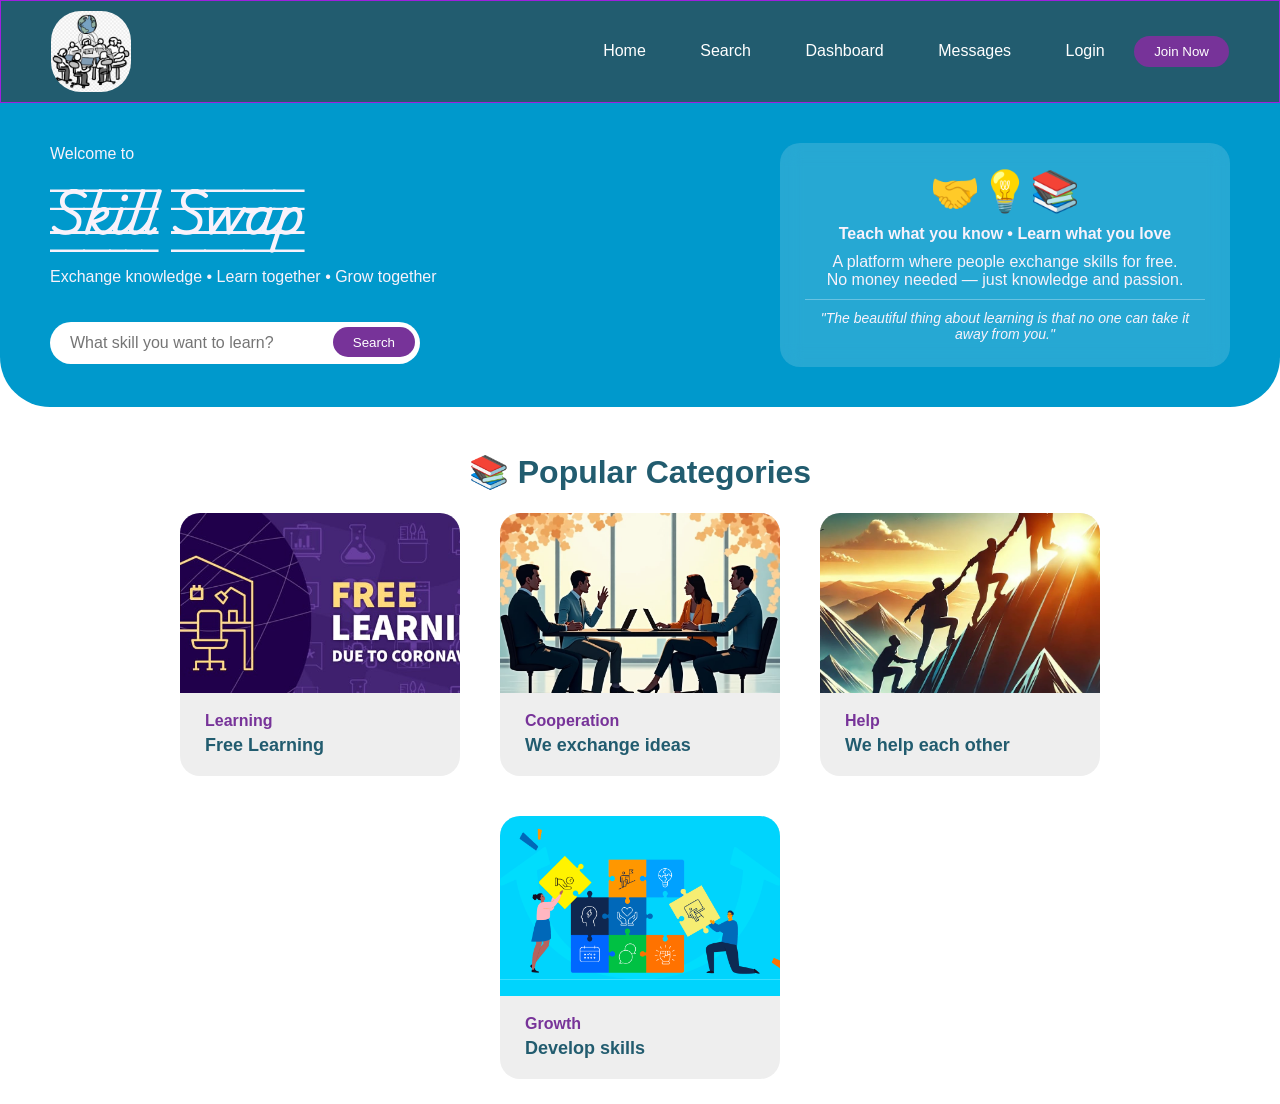
==== index.html @ e477de99 "active" ====
<!DOCTYPE html>
<html lang="en">
<head>
    <meta charset="UTF-8">
    <meta name="viewport" content="width=device-width, initial-scale=1.0">
    <title>Skill Swap - Home</title>
    <link rel="preconnect" href="https://fonts.googleapis.com">
    <link rel="preconnect" href="https://fonts.gstatic.com" crossorigin>
    <link href="https://fonts.googleapis.com/css2?family=Playwrite+DK+Uloopet+Guides&display=swap" rel="stylesheet">
    <link rel="stylesheet" href="styles.css">
</head>
<body>

<!-- HEADER -->
<div class="header">
    <img class="logo" src="image/155-1553063_digital-skill-swapping-cartoon.png" alt="logo">
    <div class="header-links">
        <a href="index.html">Home</a>
        <a href="search.html">Search</a>
        <a href="dashboard.html">Dashboard</a>
        <a href="chat.html">Messages</a>
        <a href="login.html">Login</a>
        <button onclick="window.location.href='register.html'">Join Now</button>
    </div>
</div>

<!-- LANDING PAGE -->
<div class="landing-page">
    <div>
        <span>Welcome to</span>
        <h2 style="font-family: 'Playwrite DK Uloopet Guides', cursive;">Skill Swap</h2>
        <p>Exchange knowledge • Learn together • Grow together</p>
        <div class="landing-page-search">
            <input id="searchInput" placeholder="What skill you want to learn?"/>
            <button id="searchBtn">Search</button>
        </div>
    </div>
    <!-- Hero Message بدلاً من الصورة -->
    <div class="hero-message">
        <div class="icons">🤝💡📚</div>
        <p><strong>Teach what you know • Learn what you love</strong></p>
        <p>A platform where people exchange skills for free.<br>No money needed — just knowledge and passion.</p>
        <div class="tagline">"The beautiful thing about learning is that no one can take it away from you."</div>
    </div>
</div>

<!-- CATEGORY SECTION -->
<div class="category">
    <h1>📚 Popular Categories</h1>
    <div class="category-ph">
        <div class="cards" onclick="showSkillModal('Free Learning', 'Learn any skill for free')">
            <img src="image/html2.png.jpeg" alt="learning">
            <div class="card-info">
                <div class="card-name">
                    <p>Learning</p>
                    <h2>Free Learning</h2>
                </div>
            </div>
        </div>
        <div class="cards" onclick="showSkillModal('Cooperation', 'We exchange ideas and skills')">
            <img src="image/html3.png.jpeg" alt="cooperation">
            <div class="card-info">
                <div class="card-name">
                    <p>Cooperation</p>
                    <h2>We exchange ideas</h2>
                </div>
            </div>
        </div>
        <div class="cards" onclick="showSkillModal('Help', 'We help each other grow')">
            <img src="image/html4.png.jpeg" alt="help">
            <div class="card-info">
                <div class="card-name">
                    <p>Help</p>
                    <h2>We help each other</h2>
                </div>
            </div>
        </div>
        <div class="cards" onclick="showSkillModal('Growth', 'Develop your skills')">
            <img src="image/TLMS_20231117_1200x628-1.png" alt="growth">
            <div class="card-info">
                <div class="card-name">
                    <p>Growth</p>
                    <h2>Develop skills</h2>
                </div>
            </div>
        </div>
    </div>
</div>

<!-- SIGN IN MODAL -->
<div id="signinModal" class="modal">
    <div class="modal-content">
        <h3>🔐 Sign In</h3>
        <input type="text" id="loginEmail" placeholder="Email">
        <input type="password" id="loginPassword" placeholder="Password">
        <br>
        <button onclick="loginUser()">Login</button>
        <button onclick="closeModal()">Cancel</button>
        <p style="margin-top: 10px; font-size: 12px;">Don't have an account? <a href="register.html">Join Now</a></p>
    </div>
</div>

<!-- TOAST MESSAGE -->
<div id="toast" class="toast"></div>

<script>
    function showMessage(msg) {
        let toast = document.getElementById('toast');
        toast.textContent = msg;
        toast.style.display = 'block';
        setTimeout(() => {
            toast.style.display = 'none';
        }, 2000);
    }

    function showSkillModal(title, desc) {
        showMessage(`📚 ${title}: ${desc}`);
    }

    function openModal() {
        document.getElementById('signinModal').style.display = 'flex';
    }

    function closeModal() {
        document.getElementById('signinModal').style.display = 'none';
    }

    async function loginUser() {
        const email = document.getElementById('loginEmail').value;
        const password = document.getElementById('loginPassword').value;
        
        if(!email || !password) {
            showMessage('Please enter email and password');
            return;
        }
        
        try {
            const response = await fetch('http://localhost:8004/api/login', {
                method: 'POST',
                headers: { 'Content-Type': 'application/json' },
                body: JSON.stringify({ email, password })
            });
            
            const result = await response.json();
            
            if(response.ok) {
                localStorage.setItem('user', JSON.stringify(result.user));
                showMessage('✅ Login successful! Redirecting...');
                setTimeout(() => {
                    window.location.href = 'dashboard.html';
                }, 1000);
            } else {
                showMessage('❌ ' + result.detail);
            }
        } catch(error) {
            showMessage('❌ Cannot connect to server');
        }
    }

    // Search functionality
    document.getElementById('searchBtn').addEventListener('click', function() {
        let input = document.getElementById('searchInput');
        let searchText = input.value.trim();
        if(searchText === '') {
            showMessage('✏️ Please enter a skill to search');
        } else {
            showMessage('🔍 Searching for: "' + searchText + '"');
            setTimeout(() => {
                window.location.href = `search.html?q=${encodeURIComponent(searchText)}`;
            }, 1000);
        }
    });

    document.getElementById('searchInput').addEventListener('keypress', function(e) {
        if(e.key === 'Enter') {
            document.getElementById('searchBtn').click();
        }
    });

    // Close modal when clicking outside
    window.onclick = function(event) {
        let modal = document.getElementById('signinModal');
        if(event.target === modal) {
            modal.style.display = 'none';
        }
    }
</script>
</body>
</html>
---- styles.css ----
.playwrite-dk-uloopet-guides-regular {
    font-family: "Playwrite DK Uloopet Guides", cursive;
    font-weight: 400;
    font-style: normal;
}

body {
    margin: 0;
    font-family: 'Segoe UI', Tahoma, Geneva, Verdana, sans-serif;
}

.header {
    background-color: #225c6f;
    border: 1px #9f1fde solid;
    display: flex;
    justify-content: space-between;
    align-items: center;
    padding: 10px 50px;
    flex-wrap: wrap;
}

.logo {
    width: 80px;
    border-radius: 30px;
}

.header-links a {
    color: white;
    padding: 5px 25px;
    text-decoration: none;
    border-radius: 20px;
    transition: background-color 0.3s;
}

.header-links a:hover {
    background-color: #652a8d;
}

.header-links button {
    background-color: #773399;
    border-radius: 40px;
    padding: 8px 20px;
    color: white;
    border: none;
    cursor: pointer;
    transition: background-color 0.3s;
}

.header-links button:hover {
    background-color: #5a2a7a;
}

.landing-page {
    background-color: #0099cc;
    color: #f8f2fb;
    display: flex;
    justify-content: space-between;
    padding: 40px 50px;
    align-items: center;
    border-radius: 0 0 50px 50px;
    flex-wrap: wrap;
    gap: 30px;
}

.landing-page h2 {
    font-size: 48px;
    margin: 10px 0;
}

.landing-page-search {
    position: relative;
    display: inline-block;
    margin-top: 20px;
}

.landing-page-search input {
    border-radius: 50px;
    border: none;
    outline: none;
    height: 40px;
    width: 250px;
    padding-left: 20px;
    padding-right: 100px;
    font-size: 16px;
}

.landing-page-search button {
    position: absolute;
    right: 5px;
    top: 5px;
    height: 30px;
    background-color: #773399;
    border-radius: 40px;
    padding: 0 20px;
    color: white;
    border: none;
    cursor: pointer;
}

.landing-page-search button:hover {
    background-color: #ff1a1a;
}

/* Hero Message - بديل الصورة */
.hero-message {
    background: rgba(255,255,255,0.15);
    backdrop-filter: blur(10px);
    border-radius: 20px;
    padding: 25px;
    max-width: 400px;
    text-align: center;
}

.hero-message .icons {
    font-size: 40px;
    margin-bottom: 10px;
}

.hero-message p {
    font-size: 16px;
    margin: 10px 0;
}

.hero-message .tagline {
    font-size: 14px;
    font-style: italic;
    border-top: 1px solid rgba(255,255,255,0.3);
    padding-top: 10px;
    margin-top: 10px;
}

.landing-page-image-cont img {
    border-radius: 30px;
    max-width: 100%;
}

.category {
    padding: 25px 50px;
}

.category h1 {
    text-align: center;
    color: #225c6f;
}

.category-ph {
    display: flex;
    gap: 40px;
    flex-wrap: wrap;
    justify-content: center;
}

.cards {
    width: 280px;
    background-color: #EEEEEE;
    border-radius: 20px;
    overflow: hidden;
    transition: transform 0.3s ease;
    cursor: pointer;
}

.cards:hover {
    transform: scale(1.05);
}

.card-info {
    padding: 5px 25px 20px 25px;
}

.card-name p {
    margin: 10px 0 5px 0;
    color: #773399;
    font-weight: bold;
}

.card-name h2 {
    margin: 0;
    font-size: 18px;
    color: #225c6f;
}

.cards img {
    width: 100%;
    height: 180px;
    object-fit: cover;
    transition: transform 0.3s ease;
}

.cards:hover img {
    transform: scale(1.05);
}

/* Modal */
.modal {
    display: none;
    position: fixed;
    top: 0;
    left: 0;
    width: 100%;
    height: 100%;
    background-color: rgba(0,0,0,0.5);
    justify-content: center;
    align-items: center;
    z-index: 1000;
}

.modal-content {
    background-color: white;
    padding: 30px;
    border-radius: 20px;
    text-align: center;
    min-width: 320px;
    box-shadow: 0 5px 20px rgba(0,0,0,0.3);
}

.modal-content input {
    width: 90%;
    padding: 10px;
    margin: 10px 0;
    border-radius: 20px;
    border: 1px solid #ccc;
}

.modal-content button {
    margin-top: 15px;
    padding: 8px 20px;
    background-color: #773399;
    color: white;
    border: none;
    border-radius: 20px;
    cursor: pointer;
    margin: 5px;
}

.toast {
    position: fixed;
    bottom: 30px;
    right: 30px;
    background-color: #333;
    color: white;
    padding: 12px 24px;
    border-radius: 8px;
    display: none;
    z-index: 1000;
    animation: slideIn 0.3s ease;
}

@keyframes slideIn {
    from {
        transform: translateX(100%);
        opacity: 0;
    }
    to {
        transform: translateX(0);
        opacity: 1;
    }
}

@media (max-width: 768px) {
    .header {
        justify-content: center;
        text-align: center;
        gap: 15px;
    }
    .landing-page {
        justify-content: center;
        text-align: center;
    }
    .landing-page h2 {
        font-size: 32px;
    }
    .category {
        padding: 25px 20px;
    }
}
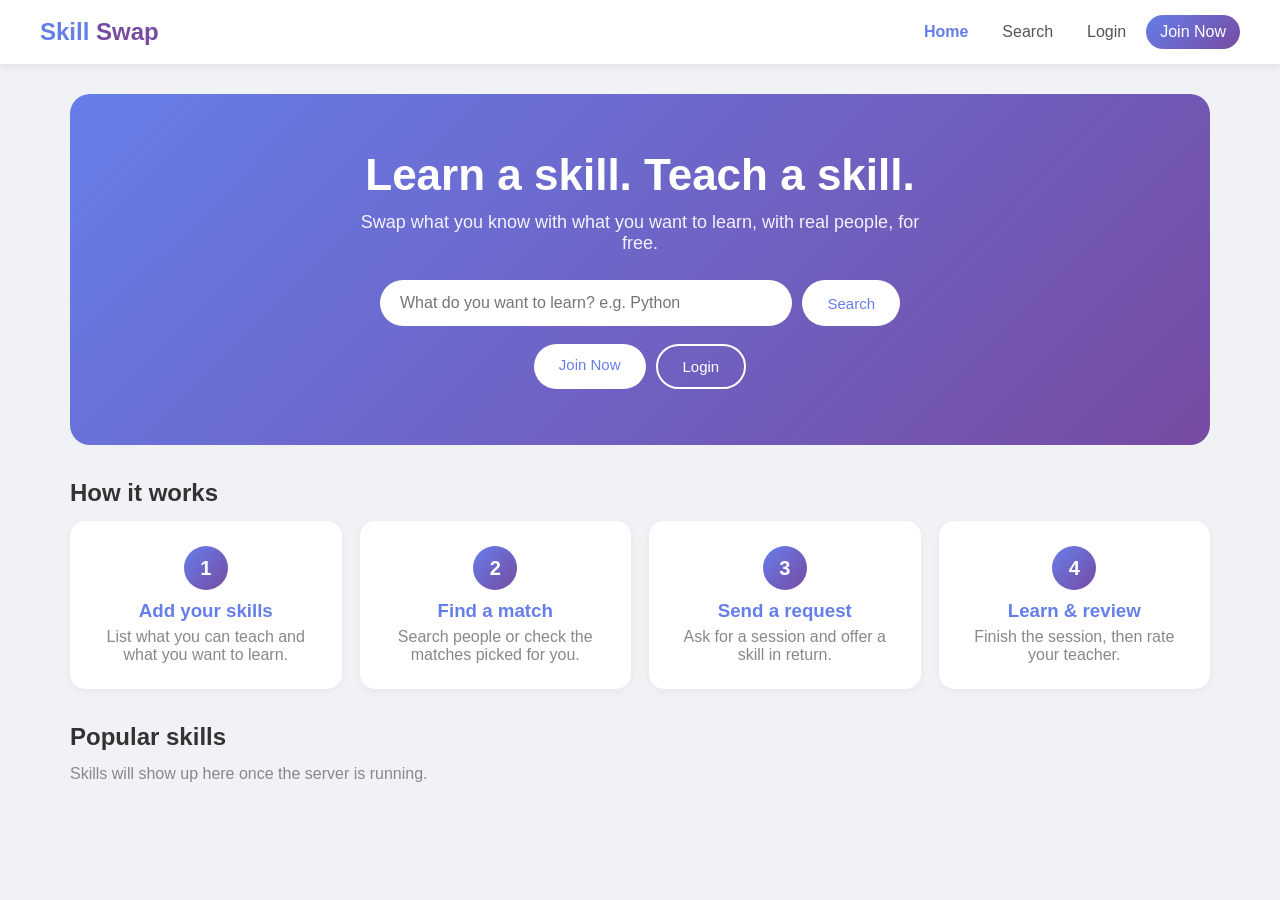
==== commit 6a13d26e: "active" ====
--- a/index.html
+++ b/index.html
@@ -3,187 +3,77 @@
 <head>
     <meta charset="UTF-8">
     <meta name="viewport" content="width=device-width, initial-scale=1.0">
-    <title>Skill Swap - Home</title>
-    <link rel="preconnect" href="https://fonts.googleapis.com">
-    <link rel="preconnect" href="https://fonts.gstatic.com" crossorigin>
-    <link href="https://fonts.googleapis.com/css2?family=Playwrite+DK+Uloopet+Guides&display=swap" rel="stylesheet">
-    <link rel="stylesheet" href="styles.css">
+    <title>Skill Swap</title>
+    <link rel="stylesheet" href="common.css">
+    <style>
+        .hero { text-align: center; padding: 56px 24px; }
+        .hero h1 { font-size: clamp(28px, 5vw, 44px); margin-bottom: 12px; }
+        .hero p { font-size: 18px; opacity: .92; max-width: 560px; margin: 0 auto 26px; }
+        .hero-search { display: flex; gap: 10px; max-width: 520px; margin: 0 auto; }
+        .hero-search input { flex: 1; min-width: 0; padding: 14px 20px; border: none; border-radius: 30px; font-size: 16px; outline: none; }
+        .hero-search button { background: white; color: var(--primary); }
+        .hero-cta { margin-top: 18px; display: flex; gap: 10px; justify-content: center; flex-wrap: wrap; }
+        .steps { display: grid; grid-template-columns: repeat(auto-fit, minmax(210px, 1fr)); gap: 18px; }
+        .step { text-align: center; }
+        .step .num { width: 44px; height: 44px; margin: 0 auto 10px; border-radius: 50%; background: var(--gradient); color: white; font-weight: bold; font-size: 20px; display: flex; align-items: center; justify-content: center; }
+        .step h3 { margin-bottom: 6px; }
+        a.chip { text-decoration: none; }
+        h2.section { margin: 34px 0 14px; }
+        @media (max-width: 520px) { .hero-search { flex-direction: column; } .container { padding: 18px; } }
+    </style>
 </head>
 <body>
+    <div id="app-header"></div>
 
-<!-- HEADER -->
-<div class="header">
-    <img class="logo" src="image/155-1553063_digital-skill-swapping-cartoon.png" alt="logo">
-    <div class="header-links">
-        <a href="index.html">Home</a>
-        <a href="search.html">Search</a>
-        <a href="dashboard.html">Dashboard</a>
-        <a href="chat.html">Messages</a>
-        <a href="login.html">Login</a>
-        <button onclick="window.location.href='register.html'">Join Now</button>
+    <div class="container">
+        <section class="hero-card hero">
+            <h1>Learn a skill. Teach a skill.</h1>
+            <p>Swap what you know with what you want to learn, with real people, for free.</p>
+            <form class="hero-search" id="heroSearch">
+                <input type="text" id="heroQuery" placeholder="What do you want to learn? e.g. Python" aria-label="Search skills or people">
+                <button class="btn" type="submit">Search</button>
+            </form>
+            <div class="hero-cta" id="heroCta"></div>
+        </section>
+
+        <h2 class="section">How it works</h2>
+        <div class="steps">
+            <div class="card step"><div class="num">1</div><h3>Add your skills</h3><p class="muted">List what you can teach and what you want to learn.</p></div>
+            <div class="card step"><div class="num">2</div><h3>Find a match</h3><p class="muted">Search people or check the matches picked for you.</p></div>
+            <div class="card step"><div class="num">3</div><h3>Send a request</h3><p class="muted">Ask for a session and offer a skill in return.</p></div>
+            <div class="card step"><div class="num">4</div><h3>Learn &amp; review</h3><p class="muted">Finish the session, then rate your teacher.</p></div>
+        </div>
+
+        <h2 class="section">Popular skills</h2>
+        <div class="row" id="skillChips"><span class="muted">Loading...</span></div>
     </div>
-</div>
 
-<!-- LANDING PAGE -->
-<div class="landing-page">
-    <div>
-        <span>Welcome to</span>
-        <h2 style="font-family: 'Playwrite DK Uloopet Guides', cursive;">Skill Swap</h2>
-        <p>Exchange knowledge • Learn together • Grow together</p>
-        <div class="landing-page-search">
-            <input id="searchInput" placeholder="What skill you want to learn?"/>
-            <button id="searchBtn">Search</button>
-        </div>
-    </div>
-    <!-- Hero Message بدلاً من الصورة -->
-    <div class="hero-message">
-        <div class="icons">🤝💡📚</div>
-        <p><strong>Teach what you know • Learn what you love</strong></p>
-        <p>A platform where people exchange skills for free.<br>No money needed — just knowledge and passion.</p>
-        <div class="tagline">"The beautiful thing about learning is that no one can take it away from you."</div>
-    </div>
-</div>
+    <script src="common.js"></script>
+    <script>
+        renderHeader('index');
+        const user = getUser();
 
-<!-- CATEGORY SECTION -->
-<div class="category">
-    <h1>📚 Popular Categories</h1>
-    <div class="category-ph">
-        <div class="cards" onclick="showSkillModal('Free Learning', 'Learn any skill for free')">
-            <img src="image/html2.png.jpeg" alt="learning">
-            <div class="card-info">
-                <div class="card-name">
-                    <p>Learning</p>
-                    <h2>Free Learning</h2>
-                </div>
-            </div>
-        </div>
-        <div class="cards" onclick="showSkillModal('Cooperation', 'We exchange ideas and skills')">
-            <img src="image/html3.png.jpeg" alt="cooperation">
-            <div class="card-info">
-                <div class="card-name">
-                    <p>Cooperation</p>
-                    <h2>We exchange ideas</h2>
-                </div>
-            </div>
-        </div>
-        <div class="cards" onclick="showSkillModal('Help', 'We help each other grow')">
-            <img src="image/html4.png.jpeg" alt="help">
-            <div class="card-info">
-                <div class="card-name">
-                    <p>Help</p>
-                    <h2>We help each other</h2>
-                </div>
-            </div>
-        </div>
-        <div class="cards" onclick="showSkillModal('Growth', 'Develop your skills')">
-            <img src="image/TLMS_20231117_1200x628-1.png" alt="growth">
-            <div class="card-info">
-                <div class="card-name">
-                    <p>Growth</p>
-                    <h2>Develop skills</h2>
-                </div>
-            </div>
-        </div>
-    </div>
-</div>
+        document.getElementById('heroCta').innerHTML = user
+            ? '<a class="btn" style="background:white;color:var(--primary)" href="dashboard.html">Go to Dashboard</a>'
+            : '<a class="btn" style="background:white;color:var(--primary)" href="register.html">Join Now</a>' +
+              '<a class="btn btn-outline" style="background:transparent;color:white;border-color:white" href="login.html">Login</a>';
 
-<!-- SIGN IN MODAL -->
-<div id="signinModal" class="modal">
-    <div class="modal-content">
-        <h3>🔐 Sign In</h3>
-        <input type="text" id="loginEmail" placeholder="Email">
-        <input type="password" id="loginPassword" placeholder="Password">
-        <br>
-        <button onclick="loginUser()">Login</button>
-        <button onclick="closeModal()">Cancel</button>
-        <p style="margin-top: 10px; font-size: 12px;">Don't have an account? <a href="register.html">Join Now</a></p>
-    </div>
-</div>
+        document.getElementById('heroSearch').addEventListener('submit', e => {
+            e.preventDefault();
+            const q = document.getElementById('heroQuery').value.trim();
+            location.href = 'search.html' + (q ? '?q=' + encodeURIComponent(q) : '');
+        });
 
-<!-- TOAST MESSAGE -->
-<div id="toast" class="toast"></div>
-
-<script>
-    function showMessage(msg) {
-        let toast = document.getElementById('toast');
-        toast.textContent = msg;
-        toast.style.display = 'block';
-        setTimeout(() => {
-            toast.style.display = 'none';
-        }, 2000);
-    }
-
-    function showSkillModal(title, desc) {
-        showMessage(`📚 ${title}: ${desc}`);
-    }
-
-    function openModal() {
-        document.getElementById('signinModal').style.display = 'flex';
-    }
-
-    function closeModal() {
-        document.getElementById('signinModal').style.display = 'none';
-    }
-
-    async function loginUser() {
-        const email = document.getElementById('loginEmail').value;
-        const password = document.getElementById('loginPassword').value;
-        
-        if(!email || !password) {
-            showMessage('Please enter email and password');
-            return;
-        }
-        
-        try {
-            const response = await fetch('http://localhost:8004/api/login', {
-                method: 'POST',
-                headers: { 'Content-Type': 'application/json' },
-                body: JSON.stringify({ email, password })
-            });
-            
-            const result = await response.json();
-            
-            if(response.ok) {
-                localStorage.setItem('user', JSON.stringify(result.user));
-                showMessage('✅ Login successful! Redirecting...');
-                setTimeout(() => {
-                    window.location.href = 'dashboard.html';
-                }, 1000);
-            } else {
-                showMessage('❌ ' + result.detail);
+        (async function loadSkills() {
+            const box = document.getElementById('skillChips');
+            const res = await apiFetch('/api/skills').catch(() => null);
+            if (!res || !res.ok || !res.data.skills.length) {
+                box.innerHTML = '<span class="muted">Skills will show up here once the server is running.</span>';
+                return;
             }
-        } catch(error) {
-            showMessage('❌ Cannot connect to server');
-        }
-    }
-
-    // Search functionality
-    document.getElementById('searchBtn').addEventListener('click', function() {
-        let input = document.getElementById('searchInput');
-        let searchText = input.value.trim();
-        if(searchText === '') {
-            showMessage('✏️ Please enter a skill to search');
-        } else {
-            showMessage('🔍 Searching for: "' + searchText + '"');
-            setTimeout(() => {
-                window.location.href = `search.html?q=${encodeURIComponent(searchText)}`;
-            }, 1000);
-        }
-    });
-
-    document.getElementById('searchInput').addEventListener('keypress', function(e) {
-        if(e.key === 'Enter') {
-            document.getElementById('searchBtn').click();
-        }
-    });
-
-    // Close modal when clicking outside
-    window.onclick = function(event) {
-        let modal = document.getElementById('signinModal');
-        if(event.target === modal) {
-            modal.style.display = 'none';
-        }
-    }
-</script>
+            box.innerHTML = res.data.skills.map(s =>
+                `<a class="chip" href="search.html?q=${encodeURIComponent(s.name)}">${escapeHtml(s.name)}</a>`).join('');
+        })();
+    </script>
 </body>
-</html>+</html>
--- a/common.css
+++ b/common.css
@@ -0,0 +1,275 @@
+/* ============================================================
+   common.css  -  ستايل مشترك لكل الصفحات
+   حمّله في كل صفحة:  <link rel="stylesheet" href="common.css">
+   ============================================================ */
+
+:root {
+    --primary: #667eea;
+    --primary-dark: #764ba2;
+    --gradient: linear-gradient(135deg, #667eea, #764ba2);
+    --bg: #f0f2f5;
+    --text: #333;
+    --muted: #888;
+    --danger: #dc3545;
+    --success: #28a745;
+    --warning: #e08a00;
+    --border: #e0e0e0;
+    --chip-bg: #e0e7ff;
+}
+
+* { margin: 0; padding: 0; box-sizing: border-box; }
+[hidden] { display: none !important; }
+
+body {
+    font-family: 'Segoe UI', Tahoma, Geneva, Verdana, sans-serif;
+    background: var(--bg);
+    color: var(--text);
+}
+
+/* ---------- الهيدر ---------- */
+.app-header {
+    background: white;
+    padding: 15px 40px;
+    display: flex;
+    justify-content: space-between;
+    align-items: center;
+    flex-wrap: wrap;
+    gap: 10px;
+    box-shadow: 0 2px 10px rgba(0,0,0,0.08);
+}
+.logo { font-size: 24px; font-weight: bold; text-decoration: none; }
+.logo span:first-child { color: var(--primary); }
+.logo span:last-child { color: var(--primary-dark); }
+
+.nav { display: flex; align-items: center; flex-wrap: wrap; gap: 6px; }
+.nav a {
+    text-decoration: none;
+    color: #555;
+    padding: 8px 14px;
+    border-radius: 25px;
+    transition: background 0.2s;
+}
+.nav a:hover { background: #eef0ff; }
+.nav a.active { color: var(--primary); font-weight: bold; }
+.nav-user { color: var(--muted); font-size: 14px; margin: 0 8px; }
+.nav .logout-btn { background: var(--danger); color: white; }
+.nav .logout-btn:hover { background: #bb2d3b; }
+.nav .join-btn { background: var(--gradient); color: white; }
+.nav-badge {
+    background: var(--danger);
+    color: white;
+    border-radius: 10px;
+    font-size: 11px;
+    padding: 1px 6px;
+    margin-left: 4px;
+}
+
+/* ---------- حاويات وكروت ---------- */
+.container { max-width: 1200px; margin: 0 auto; padding: 30px; }
+.narrow { max-width: 860px; }
+.card { background: white; border-radius: 15px; padding: 25px; box-shadow: 0 2px 10px rgba(0,0,0,0.05); }
+.card h3 { color: var(--primary); margin-bottom: 15px; }
+.stack { display: flex; flex-direction: column; gap: 22px; }
+.row { display: flex; gap: 10px; align-items: center; flex-wrap: wrap; }
+.spread { justify-content: space-between; }
+.grid { display: grid; grid-template-columns: repeat(auto-fill, minmax(280px, 1fr)); gap: 20px; }
+.two-col { display: grid; grid-template-columns: 1fr 1fr; gap: 22px; }
+.muted { color: var(--muted); }
+.small { font-size: 13px; }
+.empty { color: var(--muted); text-align: center; padding: 18px 0; }
+.page-title { font-size: 26px; margin-bottom: 4px; }
+
+.hero-card { background: var(--gradient); color: white; padding: 32px; border-radius: 20px; }
+.hero-card p { opacity: 0.9; margin-top: 6px; }
+
+.stat-grid { display: grid; grid-template-columns: repeat(auto-fit, minmax(170px, 1fr)); gap: 16px; }
+.stat-card { background: white; padding: 20px; border-radius: 15px; text-align: center; }
+.stat-number { font-size: 32px; font-weight: bold; color: var(--primary); }
+
+.banner {
+    background: #fff4d6;
+    border: 1px solid #f0d58a;
+    color: #7a5a00;
+    padding: 14px 18px;
+    border-radius: 12px;
+    display: flex;
+    justify-content: space-between;
+    align-items: center;
+    gap: 10px;
+    flex-wrap: wrap;
+}
+.banner a { color: #7a5a00; font-weight: bold; }
+
+/* ---------- أزرار ---------- */
+.btn {
+    background: var(--gradient);
+    color: white;
+    border: none;
+    padding: 12px 25px;
+    border-radius: 30px;
+    cursor: pointer;
+    font-size: 15px;
+    text-decoration: none;
+    display: inline-block;
+}
+.btn:disabled { opacity: 0.6; cursor: not-allowed; }
+.btn-block { width: 100%; }
+.btn-sm { padding: 7px 16px; font-size: 13px; }
+.btn-outline { background: white; color: var(--primary); border: 2px solid var(--primary); }
+.btn-danger { background: var(--danger); }
+.btn-success { background: var(--success); }
+.btn-gray { background: #6c757d; }
+
+/* ---------- شارات ومهارات ---------- */
+.chip {
+    display: inline-flex;
+    align-items: center;
+    gap: 6px;
+    background: var(--chip-bg);
+    color: var(--primary);
+    padding: 6px 14px;
+    border-radius: 25px;
+    font-size: 14px;
+    margin: 3px;
+}
+.chip-learn { background: #fdecc8; color: #8a5a00; }
+.chip-hit { background: #d4edda; color: #1e6b32; font-weight: 600; }
+.chip-x {
+    background: none;
+    border: none;
+    color: inherit;
+    cursor: pointer;
+    font-size: 16px;
+    line-height: 1;
+    opacity: 0.6;
+}
+.chip-x:hover { opacity: 1; }
+
+.badge { display: inline-block; padding: 3px 10px; border-radius: 12px; font-size: 12px; font-weight: 600; }
+.badge-pending { background: #fff4d6; color: #7a5a00; }
+.badge-approved, .badge-accepted, .badge-completed { background: #d4edda; color: #1e6b32; }
+.badge-rejected, .badge-cancelled { background: #fee; color: #a12a36; }
+.badge-scheduled { background: #e0e7ff; color: #3b4cb8; }
+.badge-mutual { background: #d4edda; color: #1e6b32; }
+
+.avatar {
+    width: 50px; height: 50px;
+    background: var(--gradient);
+    border-radius: 50%;
+    display: flex; align-items: center; justify-content: center;
+    color: white; font-size: 20px; font-weight: bold;
+    flex-shrink: 0;
+}
+.avatar-lg { width: 90px; height: 90px; font-size: 40px; }
+.stars { color: #f5a623; letter-spacing: 1px; }
+
+/* ---------- كروت المستخدمين ---------- */
+.user-card {
+    background: white;
+    border-radius: 15px;
+    padding: 20px;
+    box-shadow: 0 2px 10px rgba(0,0,0,0.05);
+    cursor: pointer;
+    transition: transform 0.2s;
+    display: flex;
+    flex-direction: column;
+    gap: 10px;
+    min-width: 0;
+}
+.user-card:hover { transform: translateY(-4px); }
+.user-name { font-size: 18px; font-weight: bold; color: var(--primary); }
+.user-card .badge { align-self: flex-start; }
+
+/* ---------- فورم ---------- */
+.field { margin-bottom: 14px; }
+.field label { display: block; font-size: 13px; color: #555; margin-bottom: 5px; font-weight: 600; }
+.field input[type=text], .field input[type=file], .field select, .field textarea,
+.search-input {
+    width: 100%;
+    padding: 11px 12px;
+    border: 2px solid var(--border);
+    border-radius: 10px;
+    font-size: 14px;
+    font-family: inherit;
+    outline: none;
+    background: white;
+}
+.field input:focus, .field select:focus, .field textarea:focus, .search-input:focus { border-color: var(--primary); }
+.field textarea { resize: vertical; min-height: 80px; }
+
+/* ---------- نافذة منبثقة ---------- */
+.modal-backdrop {
+    position: fixed; inset: 0;
+    background: rgba(0,0,0,0.5);
+    display: flex; justify-content: center; align-items: center;
+    padding: 16px;
+    z-index: 1000;
+}
+.modal { background: white; border-radius: 16px; padding: 26px; width: 100%; max-width: 460px; max-height: 90vh; overflow-y: auto; }
+.modal h3 { margin-bottom: 16px; color: var(--primary); }
+.modal-actions { display: flex; gap: 10px; justify-content: flex-end; margin-top: 8px; flex-wrap: wrap; }
+
+/* ---------- إشعار صغير ---------- */
+#toastBox { position: fixed; bottom: 20px; right: 20px; display: flex; flex-direction: column; gap: 8px; z-index: 2000; }
+.toast { background: #333; color: white; padding: 12px 18px; border-radius: 10px; max-width: 340px; font-size: 14px; }
+.toast-error { background: var(--danger); }
+.toast-success { background: var(--success); }
+
+/* ---------- فيديو وتقييمات ---------- */
+.video-card { display: flex; flex-direction: column; gap: 8px; min-width: 0; }
+.video-card video { width: 100%; border-radius: 10px; background: #000; max-height: 260px; }
+.review { border-top: 1px solid var(--border); padding: 12px 0; }
+.review:first-child { border-top: none; }
+
+/* ---------- صفحات الدخول والتسجيل ---------- */
+.auth-page {
+    background: linear-gradient(135deg, #667eea 0%, #764ba2 100%);
+    min-height: 100vh;
+    display: flex;
+    justify-content: center;
+    align-items: center;
+    padding: 20px;
+}
+.auth-card {
+    background: white;
+    border-radius: 20px;
+    padding: 40px;
+    width: 100%;
+    max-width: 450px;
+    box-shadow: 0 20px 40px rgba(0,0,0,0.2);
+}
+.auth-card .logo { display: block; text-align: center; margin-bottom: 20px; font-size: 28px; }
+.auth-card h2 { text-align: center; margin-bottom: 25px; }
+
+.input-group { margin-bottom: 15px; }
+.input-group input {
+    width: 100%;
+    padding: 12px;
+    border: 2px solid var(--border);
+    border-radius: 10px;
+    font-size: 14px;
+    outline: none;
+    transition: border-color 0.2s;
+}
+.input-group input:focus { border-color: var(--primary); }
+
+.auth-link { text-align: center; margin-top: 20px; }
+.auth-link a { color: var(--primary); text-decoration: none; }
+
+.alert { padding: 10px; border-radius: 8px; margin-bottom: 15px; display: none; font-size: 14px; }
+.alert-error { background: #fee; color: var(--danger); }
+.alert-success { background: #d4edda; color: var(--success); }
+
+/* ---------- متطلبات الباسورد ---------- */
+.password-rules { margin-bottom: 15px; font-size: 12px; display: flex; flex-wrap: wrap; gap: 4px 12px; }
+.password-rules .rule { color: var(--muted); }
+.password-rules .rule.met { color: var(--success); }
+
+/* ---------- موبايل ---------- */
+@media (max-width: 768px) {
+    .app-header { flex-direction: column; text-align: center; padding: 15px 20px; }
+    .nav { justify-content: center; }
+    .container { padding: 20px 15px; }
+    .two-col { grid-template-columns: 1fr; }
+    #toastBox { left: 16px; right: 16px; }
+}
